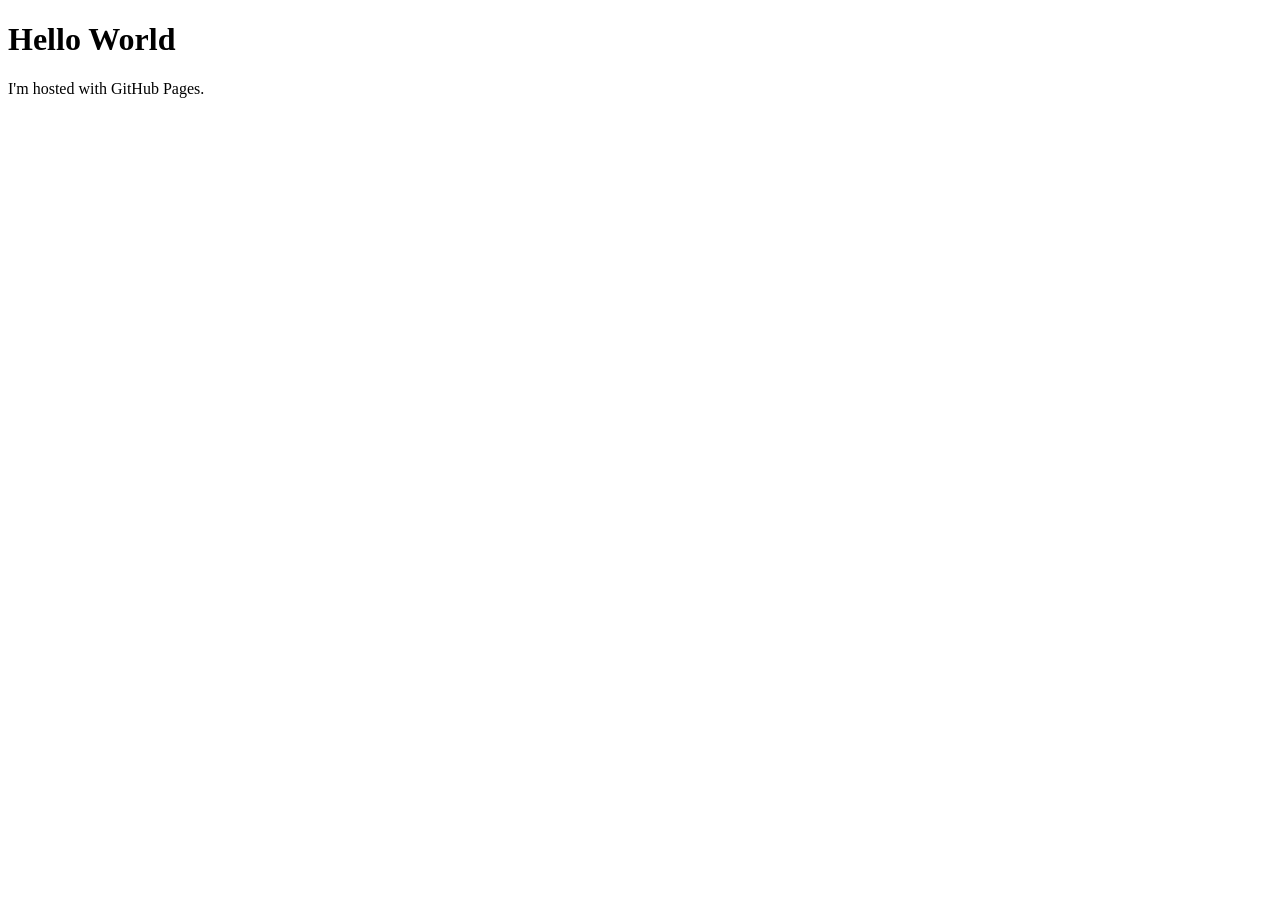
==== index.html @ 48c98350 "Update index.html" ====
<!DOCTYPE html>
<html>
<head>
  <meta name="google-site-verification" content="3yUtW8qlcctMLm_lgX-0GLQL7draGdwHO0ZR3BxQ_2c" />
  </head>
 <body>
<h1>Hello World</h1>
<p>I'm hosted with GitHub Pages.</p>
</body>
</html>
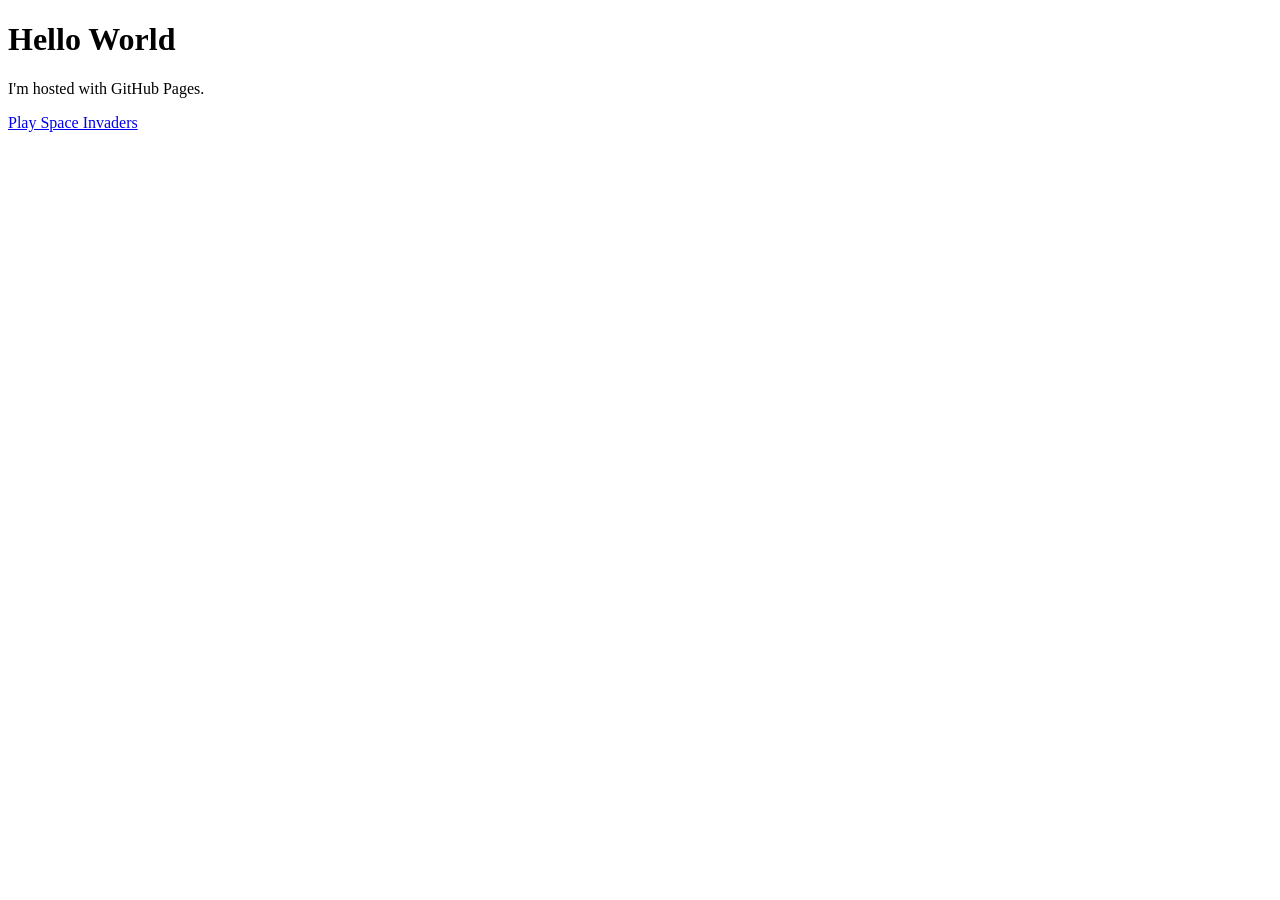
==== commit a0286fcf: "Add customizable Space Invaders game" ====
--- a/index.html
+++ b/index.html
@@ -1,10 +1,11 @@
 <!DOCTYPE html>
 <html>
 <head>
-  <meta name="google-site-verification" content="3yUtW8qlcctMLm_lgX-0GLQL7draGdwHO0ZR3BxQ_2c" />
+<meta name="google-site-verification" content="3yUtW8qlcctMLm_lgX-0GLQL7draGdwHO0ZR3BxQ_2c" />
   </head>
  <body>
 <h1>Hello World</h1>
 <p>I'm hosted with GitHub Pages.</p>
+<p><a href="spaceinvaders.html">Play Space Invaders</a></p>
 </body>
 </html>
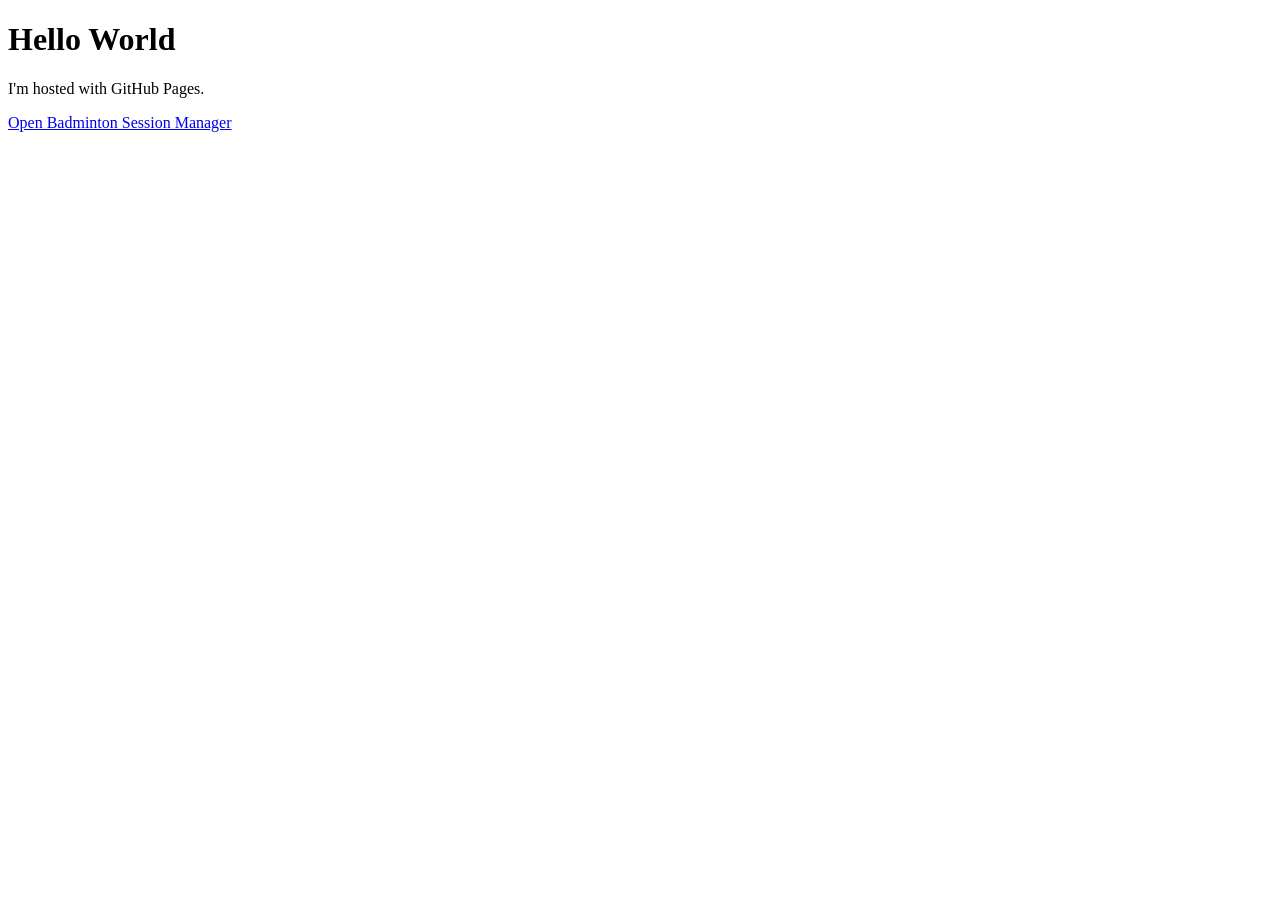
==== commit 85d78f56: "Add offline badminton session manager" ====
--- a/index.html
+++ b/index.html
@@ -2,10 +2,10 @@
 <html>
 <head>
 <meta name="google-site-verification" content="3yUtW8qlcctMLm_lgX-0GLQL7draGdwHO0ZR3BxQ_2c" />
-  </head>
- <body>
+</head>
+<body>
 <h1>Hello World</h1>
 <p>I'm hosted with GitHub Pages.</p>
-<p><a href="spaceinvaders.html">Play Space Invaders</a></p>
+<p><a href="badminton.html">Open Badminton Session Manager</a></p>
 </body>
 </html>
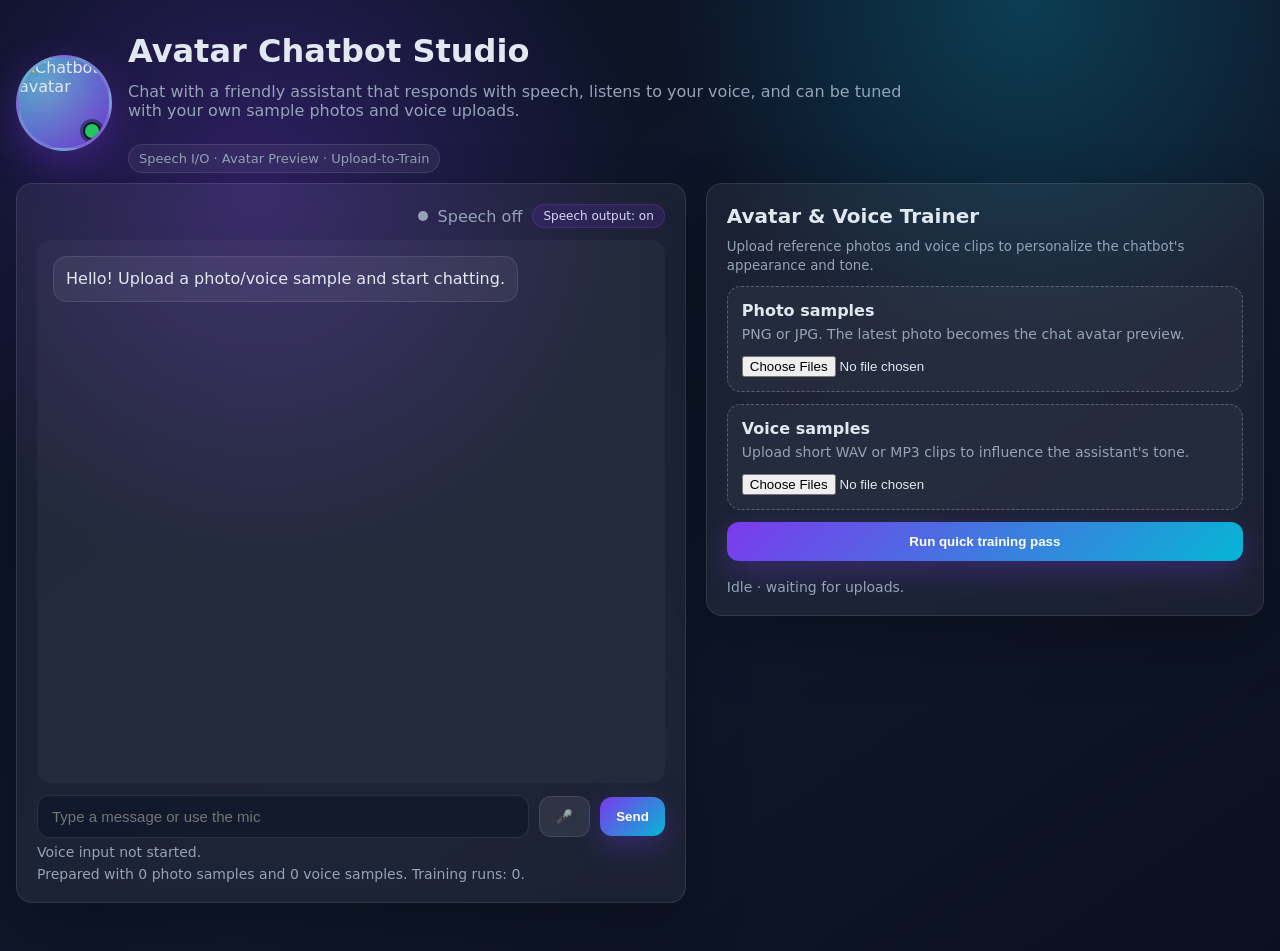
==== commit c5c2d1dd: "Create avatar chatbot experience with voice and training uploads" ====
--- a/index.html
+++ b/index.html
@@ -1,11 +1,554 @@
 <!DOCTYPE html>
-<html>
+<html lang="en">
 <head>
-<meta name="google-site-verification" content="3yUtW8qlcctMLm_lgX-0GLQL7draGdwHO0ZR3BxQ_2c" />
+  <meta charset="UTF-8" />
+  <meta name="viewport" content="width=device-width, initial-scale=1.0" />
+  <title>Avatar Chatbot Studio</title>
+  <style>
+    :root {
+      --bg: #0f172a;
+      --panel: rgba(255, 255, 255, 0.06);
+      --panel-strong: rgba(255, 255, 255, 0.1);
+      --text: #e2e8f0;
+      --accent: #7c3aed;
+      --accent-2: #06b6d4;
+      --success: #22c55e;
+      --danger: #ef4444;
+      --muted: #94a3b8;
+    }
+
+    * {
+      box-sizing: border-box;
+    }
+
+    body {
+      margin: 0;
+      min-height: 100vh;
+      font-family: 'Inter', system-ui, -apple-system, BlinkMacSystemFont, 'Segoe UI', sans-serif;
+      color: var(--text);
+      background: radial-gradient(circle at 20% 20%, rgba(124, 58, 237, 0.3), transparent 30%),
+        radial-gradient(circle at 80% 0%, rgba(6, 182, 212, 0.25), transparent 25%),
+        linear-gradient(145deg, #0b1224, #0f172a 60%, #0b1020);
+      padding: 32px 16px 48px;
+    }
+
+    h1 {
+      margin: 0 0 12px;
+      font-size: 32px;
+    }
+
+    p.lead {
+      margin: 0 0 24px;
+      color: var(--muted);
+      max-width: 800px;
+    }
+
+    .app-shell {
+      display: grid;
+      gap: 20px;
+      grid-template-columns: 1.2fr 1fr;
+      align-items: start;
+    }
+
+    .card {
+      background: var(--panel);
+      border: 1px solid var(--panel-strong);
+      border-radius: 16px;
+      backdrop-filter: blur(8px);
+      box-shadow: 0 24px 60px rgba(0, 0, 0, 0.25);
+      padding: 20px;
+    }
+
+    .card h2 {
+      margin: 0 0 8px;
+      font-size: 20px;
+    }
+
+    .card small {
+      color: var(--muted);
+    }
+
+    .hero {
+      display: flex;
+      gap: 16px;
+      align-items: center;
+      margin-bottom: 10px;
+    }
+
+    .avatar-frame {
+      width: 96px;
+      height: 96px;
+      border-radius: 50%;
+      background: radial-gradient(circle at 30% 30%, rgba(255, 255, 255, 0.3), rgba(124, 58, 237, 0.4)),
+        linear-gradient(135deg, rgba(6, 182, 212, 0.8), rgba(124, 58, 237, 0.7));
+      border: 3px solid rgba(255, 255, 255, 0.15);
+      position: relative;
+      overflow: hidden;
+      box-shadow: 0 14px 40px rgba(124, 58, 237, 0.35);
+    }
+
+    .avatar-frame img {
+      width: 100%;
+      height: 100%;
+      object-fit: cover;
+      display: block;
+    }
+
+    .avatar-status {
+      position: absolute;
+      bottom: 8px;
+      right: 8px;
+      width: 18px;
+      height: 18px;
+      border-radius: 50%;
+      background: var(--success);
+      border: 2px solid #0f172a;
+      box-shadow: 0 0 0 3px rgba(15, 23, 42, 0.5);
+    }
+
+    .chat-card {
+      height: 80vh;
+      min-height: 640px;
+      display: flex;
+      flex-direction: column;
+    }
+
+    .chat-log {
+      flex: 1;
+      margin: 12px 0;
+      padding: 16px;
+      border-radius: 14px;
+      background: rgba(255, 255, 255, 0.03);
+      overflow-y: auto;
+      display: flex;
+      flex-direction: column;
+      gap: 12px;
+    }
+
+    .message {
+      padding: 10px 12px;
+      border-radius: 14px;
+      max-width: 82%;
+      line-height: 1.5;
+      white-space: pre-wrap;
+    }
+
+    .message.user {
+      margin-left: auto;
+      background: linear-gradient(135deg, rgba(124, 58, 237, 0.35), rgba(6, 182, 212, 0.35));
+      border: 1px solid rgba(124, 58, 237, 0.3);
+    }
+
+    .message.bot {
+      margin-right: auto;
+      background: rgba(255, 255, 255, 0.06);
+      border: 1px solid var(--panel-strong);
+    }
+
+    .input-row {
+      display: grid;
+      grid-template-columns: 1fr auto auto;
+      gap: 10px;
+      align-items: center;
+    }
+
+    .input-row input[type="text"] {
+      width: 100%;
+      padding: 12px 14px;
+      border-radius: 12px;
+      border: 1px solid var(--panel-strong);
+      background: rgba(15, 23, 42, 0.7);
+      color: var(--text);
+      font-size: 15px;
+    }
+
+    button {
+      border: none;
+      border-radius: 12px;
+      padding: 12px 16px;
+      cursor: pointer;
+      font-weight: 600;
+      color: white;
+      background: linear-gradient(135deg, var(--accent), var(--accent-2));
+      box-shadow: 0 10px 30px rgba(124, 58, 237, 0.3);
+      transition: transform 0.15s ease, box-shadow 0.15s ease, filter 0.15s ease;
+    }
+
+    button.secondary {
+      background: rgba(255, 255, 255, 0.08);
+      color: var(--text);
+      border: 1px solid var(--panel-strong);
+      box-shadow: none;
+    }
+
+    button:hover {
+      transform: translateY(-1px);
+      filter: brightness(1.05);
+    }
+
+    .stack {
+      display: grid;
+      gap: 12px;
+    }
+
+    .badge {
+      display: inline-flex;
+      align-items: center;
+      gap: 8px;
+      padding: 6px 10px;
+      background: rgba(255, 255, 255, 0.06);
+      border-radius: 999px;
+      border: 1px solid var(--panel-strong);
+      color: var(--muted);
+      font-size: 13px;
+    }
+
+    .status {
+      margin-top: 6px;
+      color: var(--muted);
+      font-size: 14px;
+      display: flex;
+      align-items: center;
+      gap: 8px;
+    }
+
+    .status strong {
+      color: var(--text);
+    }
+
+    .upload-box {
+      padding: 14px;
+      border-radius: 14px;
+      background: rgba(255, 255, 255, 0.04);
+      border: 1px dashed rgba(255, 255, 255, 0.25);
+    }
+
+    .preview-grid {
+      display: grid;
+      grid-template-columns: repeat(auto-fill, minmax(100px, 1fr));
+      gap: 10px;
+    }
+
+    .preview-grid img, .preview-grid audio {
+      width: 100%;
+      border-radius: 10px;
+      border: 1px solid var(--panel-strong);
+      background: rgba(0, 0, 0, 0.2);
+    }
+
+    .toggle-row {
+      display: flex;
+      align-items: center;
+      gap: 10px;
+      justify-content: flex-end;
+      color: var(--muted);
+    }
+
+    .pill {
+      padding: 4px 10px;
+      border-radius: 999px;
+      background: rgba(124, 58, 237, 0.15);
+      color: #ddd6fe;
+      border: 1px solid rgba(124, 58, 237, 0.3);
+      font-size: 12px;
+    }
+
+    .indicator {
+      width: 10px;
+      height: 10px;
+      border-radius: 50%;
+      background: var(--muted);
+    }
+
+    .indicator.on {
+      background: var(--success);
+      box-shadow: 0 0 0 6px rgba(34, 197, 94, 0.15);
+    }
+
+    @media (max-width: 1024px) {
+      .app-shell {
+        grid-template-columns: 1fr;
+      }
+
+      .chat-card {
+        height: auto;
+        min-height: auto;
+      }
+    }
+  </style>
 </head>
 <body>
-<h1>Hello World</h1>
-<p>I'm hosted with GitHub Pages.</p>
-<p><a href="badminton.html">Open Badminton Session Manager</a></p>
+  <header>
+    <div class="hero">
+      <div class="avatar-frame" id="avatarFrame">
+        <img id="avatarImg" alt="Chatbot avatar" />
+        <div class="avatar-status" title="Ready to chat"></div>
+      </div>
+      <div>
+        <h1>Avatar Chatbot Studio</h1>
+        <p class="lead">Chat with a friendly assistant that responds with speech, listens to your voice, and can be tuned with your own sample photos and voice uploads.</p>
+        <div class="badge">Speech I/O · Avatar Preview · Upload-to-Train</div>
+      </div>
+    </div>
+  </header>
+
+  <div class="app-shell">
+    <section class="card chat-card">
+      <div class="toggle-row">
+        <span class="indicator" id="speechIndicator"></span>
+        <span id="speechIndicatorLabel">Speech off</span>
+        <div class="pill" id="ttsPill">Speech output: on</div>
+      </div>
+      <div class="chat-log" id="chatLog"></div>
+      <div class="input-row">
+        <input id="chatInput" type="text" placeholder="Type a message or use the mic" autocomplete="off" />
+        <button class="secondary" id="micButton" aria-label="Start voice input">🎤</button>
+        <button id="sendButton">Send</button>
+      </div>
+      <div class="status" id="micStatus">Voice input not started.</div>
+      <div class="status" id="trainSummary">No training samples yet.</div>
+    </section>
+
+    <section class="card stack">
+      <div>
+        <h2>Avatar & Voice Trainer</h2>
+        <small>Upload reference photos and voice clips to personalize the chatbot's appearance and tone.</small>
+      </div>
+
+      <div class="upload-box">
+        <strong>Photo samples</strong>
+        <p class="status">PNG or JPG. The latest photo becomes the chat avatar preview.</p>
+        <input id="photoInput" type="file" accept="image/*" multiple />
+        <div class="preview-grid" id="photoPreview"></div>
+      </div>
+
+      <div class="upload-box">
+        <strong>Voice samples</strong>
+        <p class="status">Upload short WAV or MP3 clips to influence the assistant's tone.</p>
+        <input id="voiceInput" type="file" accept="audio/*" multiple />
+        <div class="preview-grid" id="voicePreview"></div>
+      </div>
+
+      <div class="stack">
+        <button id="trainButton">Run quick training pass</button>
+        <div class="status" id="trainStatus">Idle · waiting for uploads.</div>
+      </div>
+    </section>
+  </div>
+
+  <script>
+    const chatLog = document.getElementById('chatLog');
+    const chatInput = document.getElementById('chatInput');
+    const sendButton = document.getElementById('sendButton');
+    const micButton = document.getElementById('micButton');
+    const micStatus = document.getElementById('micStatus');
+    const speechIndicator = document.getElementById('speechIndicator');
+    const speechIndicatorLabel = document.getElementById('speechIndicatorLabel');
+    const ttsPill = document.getElementById('ttsPill');
+    const photoInput = document.getElementById('photoInput');
+    const voiceInput = document.getElementById('voiceInput');
+    const photoPreview = document.getElementById('photoPreview');
+    const voicePreview = document.getElementById('voicePreview');
+    const avatarImg = document.getElementById('avatarImg');
+    const trainButton = document.getElementById('trainButton');
+    const trainStatus = document.getElementById('trainStatus');
+    const trainSummary = document.getElementById('trainSummary');
+
+    let recognition;
+    let listening = false;
+    let speechOutput = true;
+    const training = {
+      photos: [],
+      voices: [],
+      iterations: 0,
+    };
+
+    function appendMessage(text, role) {
+      const message = document.createElement('div');
+      message.className = `message ${role}`;
+      message.textContent = text;
+      chatLog.appendChild(message);
+      chatLog.scrollTop = chatLog.scrollHeight;
+    }
+
+    function speak(text) {
+      if (!speechOutput || !('speechSynthesis' in window)) return;
+      const utterance = new SpeechSynthesisUtterance(text);
+      utterance.pitch = 1;
+      utterance.rate = 1;
+      window.speechSynthesis.cancel();
+      window.speechSynthesis.speak(utterance);
+    }
+
+    function respond(userText) {
+      const photoNote = training.photos.length ? `${training.photos.length} photo${training.photos.length > 1 ? 's' : ''}` : 'no photos yet';
+      const voiceNote = training.voices.length ? `${training.voices.length} voice clip${training.voices.length > 1 ? 's' : ''}` : 'no voice samples yet';
+      const response = `I heard: "${userText}". I'm speaking with your ${voiceNote} and imagining your ${photoNote}.`;
+      appendMessage(response, 'bot');
+      speak(response);
+    }
+
+    function handleSend() {
+      const text = chatInput.value.trim();
+      if (!text) return;
+      appendMessage(text, 'user');
+      chatInput.value = '';
+      respond(text);
+    }
+
+    function updateSpeechIndicator() {
+      speechIndicator.classList.toggle('on', listening);
+      speechIndicatorLabel.textContent = listening ? 'Listening…' : 'Speech off';
+    }
+
+    function startListening() {
+      if (!recognition) {
+        micStatus.textContent = 'Speech recognition is not supported in this browser.';
+        return;
+      }
+      recognition.start();
+      listening = true;
+      updateSpeechIndicator();
+      micStatus.textContent = 'Listening... speak now.';
+      micButton.textContent = '⏹️';
+    }
+
+    function stopListening() {
+      if (!recognition) return;
+      recognition.stop();
+      listening = false;
+      updateSpeechIndicator();
+      micStatus.textContent = 'Voice input stopped.';
+      micButton.textContent = '🎤';
+    }
+
+    function setAvatarPreview(src) {
+      avatarImg.src = src;
+    }
+
+    function refreshTrainSummary() {
+      const photoText = `${training.photos.length} photo sample${training.photos.length === 1 ? '' : 's'}`;
+      const voiceText = `${training.voices.length} voice sample${training.voices.length === 1 ? '' : 's'}`;
+      trainSummary.textContent = `Prepared with ${photoText} and ${voiceText}. Training runs: ${training.iterations}.`;
+    }
+
+    function handlePhotoUpload(files) {
+      photoPreview.innerHTML = '';
+      Array.from(files).forEach((file) => {
+        const reader = new FileReader();
+        reader.onload = (e) => {
+          const img = document.createElement('img');
+          img.src = e.target.result;
+          photoPreview.appendChild(img);
+          training.photos.push(e.target.result);
+          setAvatarPreview(e.target.result);
+          refreshTrainSummary();
+        };
+        reader.readAsDataURL(file);
+      });
+    }
+
+    function handleVoiceUpload(files) {
+      voicePreview.innerHTML = '';
+      Array.from(files).forEach((file) => {
+        const reader = new FileReader();
+        reader.onload = (e) => {
+          const audio = document.createElement('audio');
+          audio.controls = true;
+          audio.src = e.target.result;
+          voicePreview.appendChild(audio);
+          training.voices.push({ name: file.name, src: e.target.result });
+          refreshTrainSummary();
+        };
+        reader.readAsDataURL(file);
+      });
+    }
+
+    function wireRecognition() {
+      const SpeechRecognition = window.SpeechRecognition || window.webkitSpeechRecognition;
+      if (!SpeechRecognition) {
+        recognition = null;
+        micStatus.textContent = 'Speech recognition unavailable in this browser.';
+        return;
+      }
+      recognition = new SpeechRecognition();
+      recognition.continuous = false;
+      recognition.interimResults = false;
+      recognition.lang = 'en-US';
+
+      recognition.onresult = (event) => {
+        const transcript = event.results[0][0].transcript;
+        chatInput.value = transcript;
+        micStatus.textContent = `Captured: "${transcript}"`;
+        handleSend();
+      };
+
+      recognition.onend = () => {
+        listening = false;
+        updateSpeechIndicator();
+        micButton.textContent = '🎤';
+        micStatus.textContent = 'Voice input complete.';
+      };
+
+      recognition.onerror = (event) => {
+        micStatus.textContent = `Speech error: ${event.error}`;
+        listening = false;
+        updateSpeechIndicator();
+        micButton.textContent = '🎤';
+      };
+    }
+
+    sendButton.addEventListener('click', handleSend);
+    chatInput.addEventListener('keypress', (e) => {
+      if (e.key === 'Enter') handleSend();
+    });
+
+    micButton.addEventListener('click', () => {
+      if (listening) {
+        stopListening();
+      } else {
+        startListening();
+      }
+    });
+
+    photoInput.addEventListener('change', (e) => {
+      training.photos = [];
+      handlePhotoUpload(e.target.files);
+    });
+
+    voiceInput.addEventListener('change', (e) => {
+      training.voices = [];
+      handleVoiceUpload(e.target.files);
+    });
+
+    trainButton.addEventListener('click', () => {
+      if (!training.photos.length && !training.voices.length) {
+        trainStatus.textContent = 'Add at least one photo or voice sample to train.';
+        trainStatus.style.color = 'var(--danger)';
+        return;
+      }
+      trainStatus.style.color = 'var(--muted)';
+      trainStatus.textContent = 'Training in progress...';
+      trainButton.disabled = true;
+      setTimeout(() => {
+        training.iterations += 1;
+        trainStatus.textContent = `Finished training pass ${training.iterations}. The assistant is updated!`;
+        trainButton.disabled = false;
+        refreshTrainSummary();
+      }, 900);
+    });
+
+    ttsPill.addEventListener('click', () => {
+      speechOutput = !speechOutput;
+      ttsPill.textContent = `Speech output: ${speechOutput ? 'on' : 'off'}`;
+    });
+
+    // Initialize defaults
+    setAvatarPreview('https://images.unsplash.com/photo-1524504388940-b1c1722653e1?auto=format&fit=crop&w=300&q=80');
+    appendMessage('Hello! Upload a photo/voice sample and start chatting.', 'bot');
+    wireRecognition();
+    updateSpeechIndicator();
+    refreshTrainSummary();
+  </script>
 </body>
 </html>
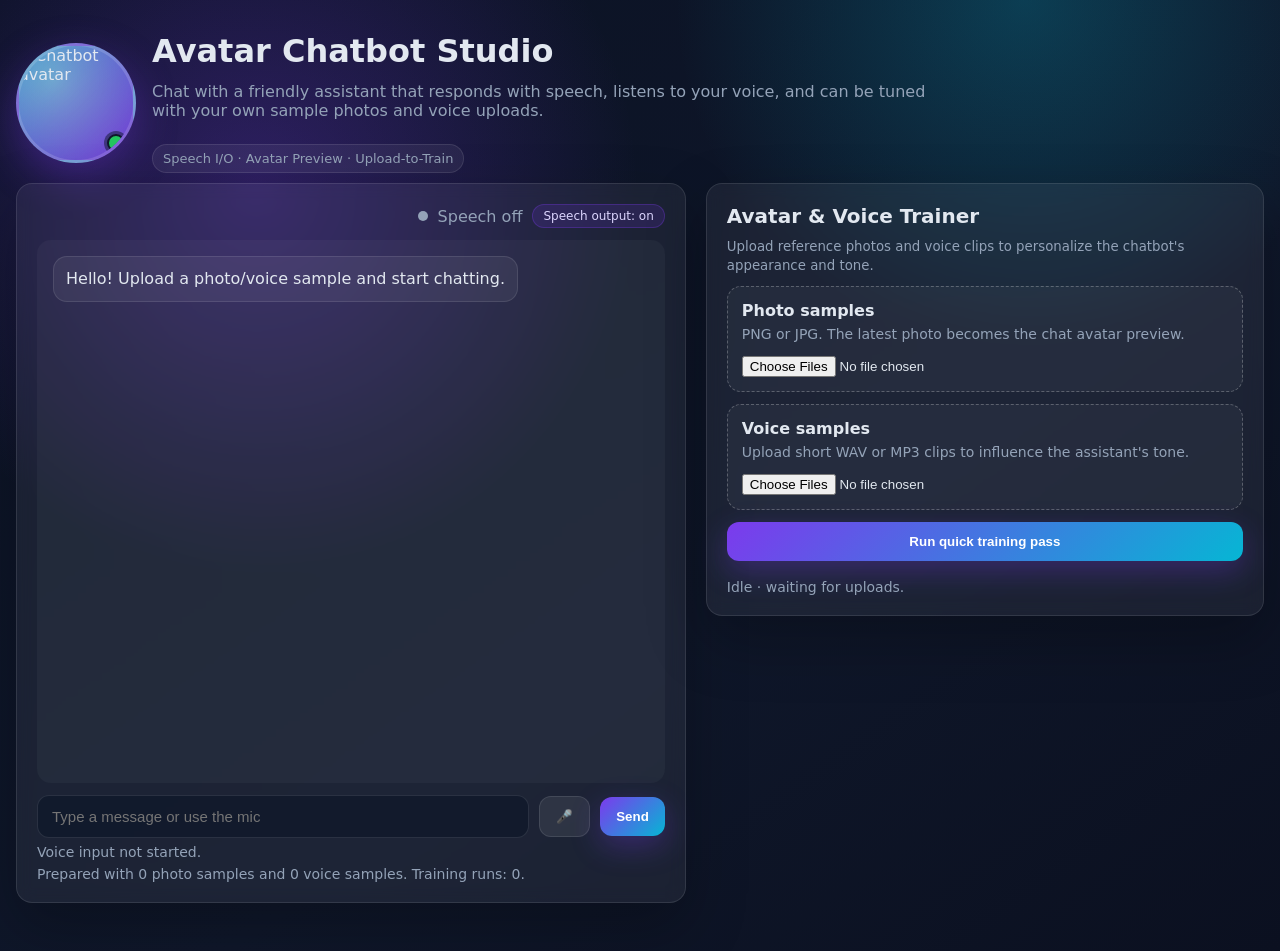
==== commit d133d279: "Enhance avatar presence and training" ====
--- a/index.html
+++ b/index.html
@@ -76,15 +76,38 @@
     }
 
     .avatar-frame {
-      width: 96px;
-      height: 96px;
+      width: 120px;
+      height: 120px;
       border-radius: 50%;
-      background: radial-gradient(circle at 30% 30%, rgba(255, 255, 255, 0.3), rgba(124, 58, 237, 0.4)),
+      background: radial-gradient(circle at 30% 30%, rgba(255, 255, 255, 0.35), rgba(124, 58, 237, 0.45)),
         linear-gradient(135deg, rgba(6, 182, 212, 0.8), rgba(124, 58, 237, 0.7));
       border: 3px solid rgba(255, 255, 255, 0.15);
       position: relative;
       overflow: hidden;
       box-shadow: 0 14px 40px rgba(124, 58, 237, 0.35);
+      display: grid;
+      place-items: center;
+      cursor: pointer;
+      transition: transform 0.2s ease, box-shadow 0.3s ease;
+    }
+
+    .avatar-frame:hover {
+      transform: translateY(-2px) scale(1.02);
+      box-shadow: 0 18px 60px rgba(124, 58, 237, 0.45);
+    }
+
+    .avatar-ring {
+      position: absolute;
+      inset: -6px;
+      border-radius: 50%;
+      border: 2px dashed rgba(255, 255, 255, 0.35);
+      animation: spin 14s linear infinite;
+      pointer-events: none;
+    }
+
+    @keyframes spin {
+      from { transform: rotate(0deg); }
+      to { transform: rotate(360deg); }
     }
 
     .avatar-frame img {
@@ -92,6 +115,58 @@
       height: 100%;
       object-fit: cover;
       display: block;
+      position: relative;
+      z-index: 1;
+      animation: breathe 6s ease-in-out infinite;
+    }
+
+    @keyframes breathe {
+      0%, 100% { transform: scale(1); }
+      50% { transform: scale(1.02); }
+    }
+
+    .avatar-mouth {
+      position: absolute;
+      bottom: 18px;
+      left: 50%;
+      transform: translateX(-50%);
+      width: 46px;
+      height: 18px;
+      border-radius: 50%;
+      background: radial-gradient(circle at 50% 40%, rgba(0, 0, 0, 0.45), rgba(124, 58, 237, 0.6));
+      opacity: 0;
+      z-index: 2;
+      transition: opacity 0.15s ease;
+      filter: blur(0.2px);
+    }
+
+    .avatar-frame.speaking .avatar-mouth {
+      opacity: 0.8;
+      animation: talk 0.2s ease-in-out infinite alternate;
+    }
+
+    @keyframes talk {
+      from { transform: translateX(-50%) scaleY(0.6); }
+      to { transform: translateX(-50%) scaleY(1.25); }
+    }
+
+    .avatar-voicewave {
+      position: absolute;
+      inset: 6px;
+      border-radius: 50%;
+      background: radial-gradient(circle, rgba(124, 58, 237, 0.08), rgba(6, 182, 212, 0.05));
+      opacity: 0;
+      pointer-events: none;
+    }
+
+    .avatar-frame.speaking .avatar-voicewave {
+      opacity: 1;
+      animation: pulse 1.2s ease-out infinite;
+    }
+
+    @keyframes pulse {
+      0% { transform: scale(1); opacity: 0.9; }
+      100% { transform: scale(1.2); opacity: 0; }
     }
 
     .avatar-status {
@@ -104,6 +179,7 @@
       background: var(--success);
       border: 2px solid #0f172a;
       box-shadow: 0 0 0 3px rgba(15, 23, 42, 0.5);
+      z-index: 3;
     }
 
     .chat-card {
@@ -281,7 +357,10 @@
   <header>
     <div class="hero">
       <div class="avatar-frame" id="avatarFrame">
+        <div class="avatar-ring" aria-hidden="true"></div>
         <img id="avatarImg" alt="Chatbot avatar" />
+        <div class="avatar-mouth" aria-hidden="true"></div>
+        <div class="avatar-voicewave" aria-hidden="true"></div>
         <div class="avatar-status" title="Ready to chat"></div>
       </div>
       <div>
@@ -350,6 +429,7 @@
     const photoPreview = document.getElementById('photoPreview');
     const voicePreview = document.getElementById('voicePreview');
     const avatarImg = document.getElementById('avatarImg');
+    const avatarFrame = document.getElementById('avatarFrame');
     const trainButton = document.getElementById('trainButton');
     const trainStatus = document.getElementById('trainStatus');
     const trainSummary = document.getElementById('trainSummary');
@@ -361,7 +441,11 @@
       photos: [],
       voices: [],
       iterations: 0,
+      voiceProfile: null,
     };
+
+    let currentVoice;
+    let speaking = false;
 
     function appendMessage(text, role) {
       const message = document.createElement('div');
@@ -371,19 +455,38 @@
       chatLog.scrollTop = chatLog.scrollHeight;
     }
 
+    function setSpeaking(state) {
+      speaking = state;
+      avatarFrame.classList.toggle('speaking', state);
+      speechIndicator.classList.toggle('on', state || listening);
+      speechIndicatorLabel.textContent = state ? 'Speaking…' : listening ? 'Listening…' : 'Speech off';
+    }
+
     function speak(text) {
       if (!speechOutput || !('speechSynthesis' in window)) return;
       const utterance = new SpeechSynthesisUtterance(text);
-      utterance.pitch = 1;
-      utterance.rate = 1;
+      if (currentVoice) utterance.voice = currentVoice;
+      if (training.voiceProfile) {
+        utterance.pitch = training.voiceProfile.pitch;
+        utterance.rate = training.voiceProfile.rate;
+      }
+      utterance.onstart = () => setSpeaking(true);
+      utterance.onend = () => setSpeaking(false);
+      utterance.onerror = () => setSpeaking(false);
       window.speechSynthesis.cancel();
       window.speechSynthesis.speak(utterance);
     }
 
     function respond(userText) {
       const photoNote = training.photos.length ? `${training.photos.length} photo${training.photos.length > 1 ? 's' : ''}` : 'no photos yet';
-      const voiceNote = training.voices.length ? `${training.voices.length} voice clip${training.voices.length > 1 ? 's' : ''}` : 'no voice samples yet';
-      const response = `I heard: "${userText}". I'm speaking with your ${voiceNote} and imagining your ${photoNote}.`;
+      const voiceNote = training.voiceProfile ? `voice tuned to ${training.voiceProfile.name}` : 'default voice';
+      const presenceIntro = training.photos.length
+        ? 'I am mirroring the face you trained me with so you feel a real presence beside you.'
+        : 'Upload a photo to let me mirror your look while we talk.';
+      const persona = training.voiceProfile
+        ? `I am speaking with the tone of “${training.voiceProfile.name}” so it sounds like someone you know.`
+        : 'I will switch to your custom tone once you upload a voice sample.';
+      const response = `${presenceIntro} ${persona} I heard: "${userText}". I am using ${voiceNote} and imagining your ${photoNote}.`;
       appendMessage(response, 'bot');
       speak(response);
     }
@@ -397,8 +500,8 @@
     }
 
     function updateSpeechIndicator() {
-      speechIndicator.classList.toggle('on', listening);
-      speechIndicatorLabel.textContent = listening ? 'Listening…' : 'Speech off';
+      speechIndicator.classList.toggle('on', listening || speaking);
+      speechIndicatorLabel.textContent = speaking ? 'Speaking…' : listening ? 'Listening…' : 'Speech off';
     }
 
     function startListening() {
@@ -428,7 +531,7 @@
 
     function refreshTrainSummary() {
       const photoText = `${training.photos.length} photo sample${training.photos.length === 1 ? '' : 's'}`;
-      const voiceText = `${training.voices.length} voice sample${training.voices.length === 1 ? '' : 's'}`;
+      const voiceText = training.voiceProfile ? `voice tuned to ${training.voiceProfile.name}` : `${training.voices.length} voice sample${training.voices.length === 1 ? '' : 's'}`;
       trainSummary.textContent = `Prepared with ${photoText} and ${voiceText}. Training runs: ${training.iterations}.`;
     }
 
@@ -448,20 +551,33 @@
       });
     }
 
+    function selectVoiceProfile() {
+      const voices = window.speechSynthesis ? window.speechSynthesis.getVoices() : [];
+      currentVoice = voices.find((v) => v.lang?.startsWith('en')) || voices[0] || null;
+    }
+
     function handleVoiceUpload(files) {
       voicePreview.innerHTML = '';
-      Array.from(files).forEach((file) => {
+      Array.from(files).forEach((file, index) => {
         const reader = new FileReader();
         reader.onload = (e) => {
           const audio = document.createElement('audio');
           audio.controls = true;
           audio.src = e.target.result;
           voicePreview.appendChild(audio);
-          training.voices.push({ name: file.name, src: e.target.result });
+          const signature = {
+            name: file.name.replace(/\.[^/.]+$/, ''),
+            src: e.target.result,
+            pitch: 1 + index * 0.03,
+            rate: 1 - index * 0.02,
+          };
+          training.voices.push(signature);
+          training.voiceProfile = signature;
           refreshTrainSummary();
         };
         reader.readAsDataURL(file);
       });
+      selectVoiceProfile();
     }
 
     function wireRecognition() {
@@ -497,6 +613,12 @@
         micButton.textContent = '🎤';
       };
     }
+
+    avatarFrame.addEventListener('click', () => {
+      const prompt = 'Hey! I am right here with you. Ask me anything or tap the mic so we can talk naturally.';
+      appendMessage(prompt, 'bot');
+      speak(prompt);
+    });
 
     sendButton.addEventListener('click', handleSend);
     chatInput.addEventListener('keypress', (e) => {
@@ -547,6 +669,10 @@
     setAvatarPreview('https://images.unsplash.com/photo-1524504388940-b1c1722653e1?auto=format&fit=crop&w=300&q=80');
     appendMessage('Hello! Upload a photo/voice sample and start chatting.', 'bot');
     wireRecognition();
+    selectVoiceProfile();
+    if (window.speechSynthesis) {
+      window.speechSynthesis.onvoiceschanged = selectVoiceProfile;
+    }
     updateSpeechIndicator();
     refreshTrainSummary();
   </script>
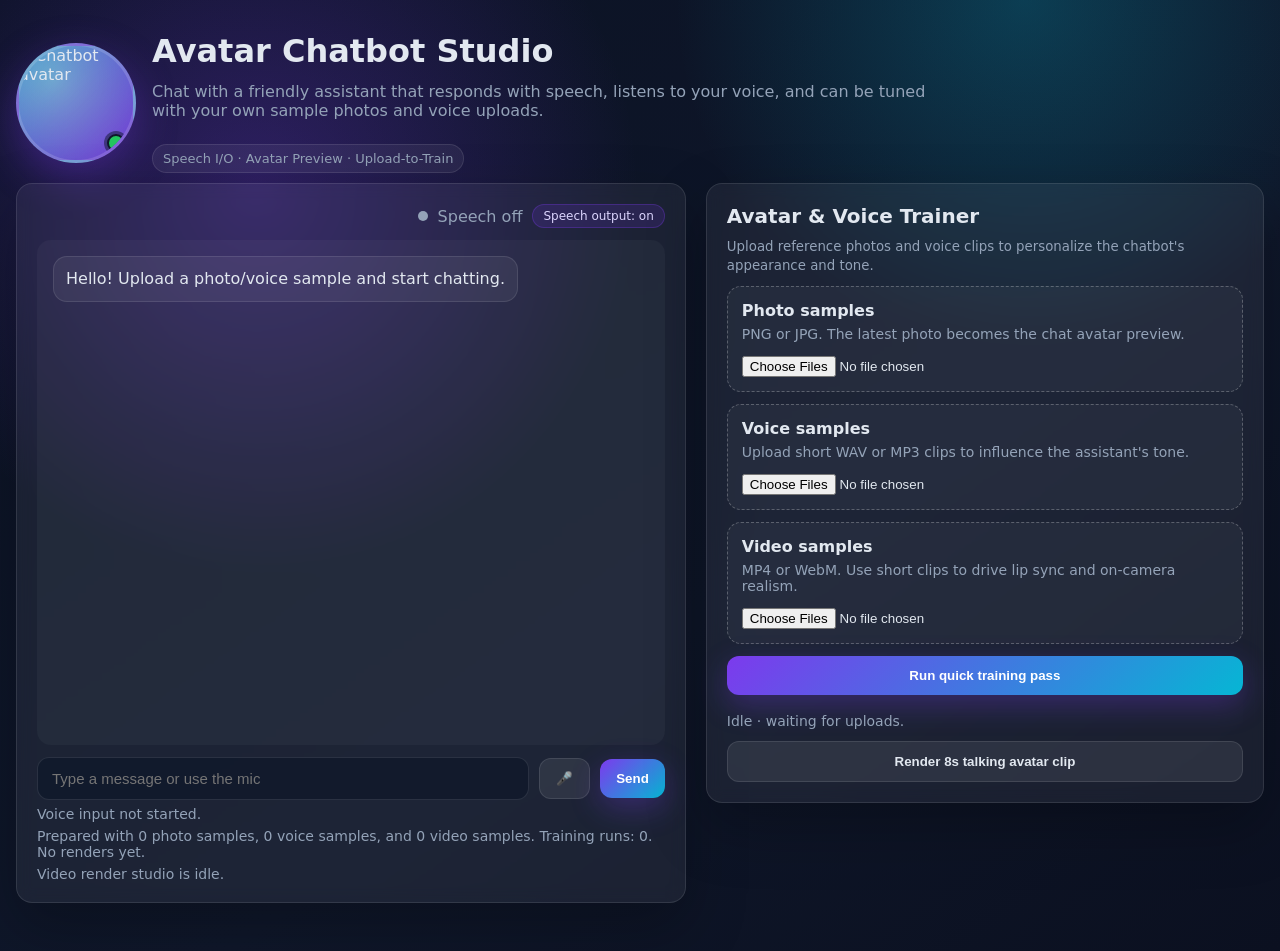
==== commit b860415a: "Add video-driven avatar rendering workflows" ====
--- a/index.html
+++ b/index.html
@@ -305,12 +305,18 @@
       gap: 10px;
     }
 
-    .preview-grid img, .preview-grid audio {
+    .preview-grid img, .preview-grid audio, .preview-grid video {
       width: 100%;
       border-radius: 10px;
       border: 1px solid var(--panel-strong);
       background: rgba(0, 0, 0, 0.2);
     }
+
+    #avatarVideo {
+      z-index: 1;
+      pointer-events: none;
+    }
+    
 
     .toggle-row {
       display: flex;
@@ -386,6 +392,7 @@
       </div>
       <div class="status" id="micStatus">Voice input not started.</div>
       <div class="status" id="trainSummary">No training samples yet.</div>
+      <div class="status" id="renderStatus">Video render studio is idle.</div>
     </section>
 
     <section class="card stack">
@@ -408,9 +415,17 @@
         <div class="preview-grid" id="voicePreview"></div>
       </div>
 
+      <div class="upload-box">
+        <strong>Video samples</strong>
+        <p class="status">MP4 or WebM. Use short clips to drive lip sync and on-camera realism.</p>
+        <input id="videoInput" type="file" accept="video/*" multiple />
+        <div class="preview-grid" id="videoPreview"></div>
+      </div>
+
       <div class="stack">
         <button id="trainButton">Run quick training pass</button>
         <div class="status" id="trainStatus">Idle · waiting for uploads.</div>
+        <button id="renderButton" class="secondary">Render 8s talking avatar clip</button>
       </div>
     </section>
   </div>
@@ -433,6 +448,10 @@
     const trainButton = document.getElementById('trainButton');
     const trainStatus = document.getElementById('trainStatus');
     const trainSummary = document.getElementById('trainSummary');
+    const renderButton = document.getElementById('renderButton');
+    const renderStatus = document.getElementById('renderStatus');
+    const videoInput = document.getElementById('videoInput');
+    const videoPreview = document.getElementById('videoPreview');
 
     let recognition;
     let listening = false;
@@ -442,6 +461,8 @@
       voices: [],
       iterations: 0,
       voiceProfile: null,
+      videos: [],
+      lastRender: null,
     };
 
     let currentVoice;
@@ -480,13 +501,17 @@
     function respond(userText) {
       const photoNote = training.photos.length ? `${training.photos.length} photo${training.photos.length > 1 ? 's' : ''}` : 'no photos yet';
       const voiceNote = training.voiceProfile ? `voice tuned to ${training.voiceProfile.name}` : 'default voice';
+      const videoNote = training.videos.length ? `${training.videos.length} motion clip${training.videos.length > 1 ? 's' : ''} loaded for lip sync` : 'no motion clips yet';
       const presenceIntro = training.photos.length
         ? 'I am mirroring the face you trained me with so you feel a real presence beside you.'
         : 'Upload a photo to let me mirror your look while we talk.';
       const persona = training.voiceProfile
         ? `I am speaking with the tone of “${training.voiceProfile.name}” so it sounds like someone you know.`
         : 'I will switch to your custom tone once you upload a voice sample.';
-      const response = `${presenceIntro} ${persona} I heard: "${userText}". I am using ${voiceNote} and imagining your ${photoNote}.`;
+      const synthesiaLine = training.videos.length
+        ? 'I can render a HeyGen/Synthesia-style talking head clip from your uploaded video pose and photo look.'
+        : 'Add a short video clip so I can animate an AI avatar clip like HeyGen or Synthesia.';
+      const response = `${presenceIntro} ${persona} ${synthesiaLine} I heard: "${userText}". I am using ${voiceNote}, imagining your ${photoNote}, and synced to ${videoNote}.`;
       appendMessage(response, 'bot');
       speak(response);
     }
@@ -532,7 +557,9 @@
     function refreshTrainSummary() {
       const photoText = `${training.photos.length} photo sample${training.photos.length === 1 ? '' : 's'}`;
       const voiceText = training.voiceProfile ? `voice tuned to ${training.voiceProfile.name}` : `${training.voices.length} voice sample${training.voices.length === 1 ? '' : 's'}`;
-      trainSummary.textContent = `Prepared with ${photoText} and ${voiceText}. Training runs: ${training.iterations}.`;
+      const videoText = `${training.videos.length} video sample${training.videos.length === 1 ? '' : 's'}`;
+      const renderText = training.lastRender ? `Last render: ${training.lastRender}` : 'No renders yet';
+      trainSummary.textContent = `Prepared with ${photoText}, ${voiceText}, and ${videoText}. Training runs: ${training.iterations}. ${renderText}.`;
     }
 
     function handlePhotoUpload(files) {
@@ -580,6 +607,45 @@
       selectVoiceProfile();
     }
 
+    function handleVideoUpload(files) {
+      videoPreview.innerHTML = '';
+      Array.from(files).forEach((file, index) => {
+        const reader = new FileReader();
+        reader.onload = (e) => {
+          const video = document.createElement('video');
+          video.src = e.target.result;
+          video.controls = true;
+          video.muted = true;
+          video.loop = true;
+          videoPreview.appendChild(video);
+          training.videos.push({ name: file.name.replace(/\.[^/.]+$/, ''), src: e.target.result, mood: index % 2 ? 'confident' : 'warm' });
+          // The last video drives the avatar presence for Synthesia/HeyGen style demos.
+          if (index === files.length - 1) {
+            avatarImg.src = '';
+            if (!document.getElementById('avatarVideo')) {
+              const vid = document.createElement('video');
+              vid.id = 'avatarVideo';
+              vid.autoplay = true;
+              vid.loop = true;
+              vid.muted = true;
+              vid.playsInline = true;
+              vid.style.position = 'absolute';
+              vid.style.inset = '0';
+              vid.style.width = '100%';
+              vid.style.height = '100%';
+              vid.style.objectFit = 'cover';
+              avatarFrame.appendChild(vid);
+            }
+            const avatarVideo = document.getElementById('avatarVideo');
+            avatarVideo.src = e.target.result;
+            avatarVideo.play().catch(() => {});
+          }
+          refreshTrainSummary();
+        };
+        reader.readAsDataURL(file);
+      });
+    }
+
     function wireRecognition() {
       const SpeechRecognition = window.SpeechRecognition || window.webkitSpeechRecognition;
       if (!SpeechRecognition) {
@@ -643,9 +709,14 @@
       handleVoiceUpload(e.target.files);
     });
 
+    videoInput.addEventListener('change', (e) => {
+      training.videos = [];
+      handleVideoUpload(e.target.files);
+    });
+
     trainButton.addEventListener('click', () => {
-      if (!training.photos.length && !training.voices.length) {
-        trainStatus.textContent = 'Add at least one photo or voice sample to train.';
+      if (!training.photos.length && !training.voices.length && !training.videos.length) {
+        trainStatus.textContent = 'Add at least one photo, video, or voice sample to train.';
         trainStatus.style.color = 'var(--danger)';
         return;
       }
@@ -660,6 +731,33 @@
       }, 900);
     });
 
+    renderButton.addEventListener('click', () => {
+      if (!training.photos.length && !training.videos.length && !training.voiceProfile) {
+        renderStatus.textContent = 'Add video, photo, or voice samples to drive the avatar before rendering.';
+        renderStatus.style.color = 'var(--danger)';
+        return;
+      }
+      renderStatus.style.color = 'var(--muted)';
+      renderStatus.textContent = 'Rendering 8s talking avatar clip (simulated)...';
+      renderButton.disabled = true;
+      let progress = 0;
+      const timer = setInterval(() => {
+        progress += 20;
+        renderStatus.textContent = `Synthesizing face sync · ${progress}%`;
+        if (progress >= 100) {
+          clearInterval(timer);
+          const chosenMood = training.videos[training.videos.length - 1]?.mood || 'friendly';
+          const look = training.photos.length ? 'your uploaded photos' : 'the default look';
+          const tone = training.voiceProfile ? `voice "${training.voiceProfile.name}"` : 'default voice';
+          const label = `Render ${new Date().toLocaleTimeString()}`;
+          training.lastRender = label;
+          renderStatus.textContent = `Rendered clip using ${look}, ${tone}, mood ${chosenMood}. (${label})`;
+          renderButton.disabled = false;
+          refreshTrainSummary();
+        }
+      }, 320);
+    });
+
     ttsPill.addEventListener('click', () => {
       speechOutput = !speechOutput;
       ttsPill.textContent = `Speech output: ${speechOutput ? 'on' : 'off'}`;
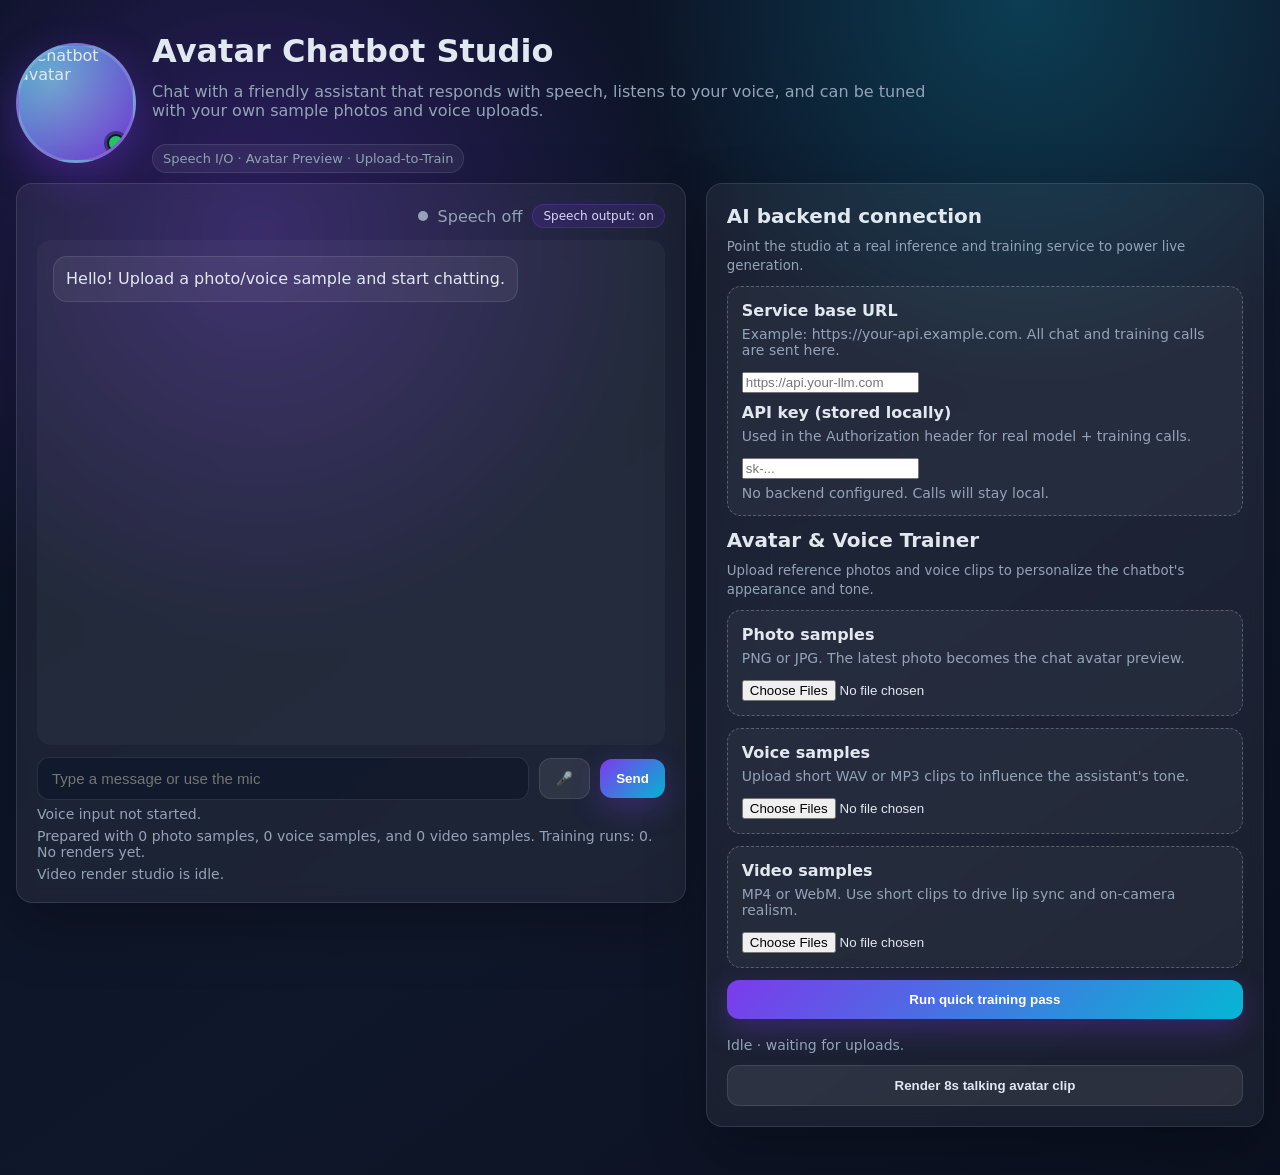
==== commit 071c9ccc: "Add real backend hooks for chat, training, and rendering" ====
--- a/index.html
+++ b/index.html
@@ -396,6 +396,20 @@
     </section>
 
     <section class="card stack">
+      <div>
+        <h2>AI backend connection</h2>
+        <small>Point the studio at a real inference and training service to power live generation.</small>
+      </div>
+      <div class="upload-box">
+        <strong>Service base URL</strong>
+        <p class="status">Example: https://your-api.example.com. All chat and training calls are sent here.</p>
+        <input id="apiBaseInput" type="text" placeholder="https://api.your-llm.com" />
+        <strong style="display:block;margin-top:10px;">API key (stored locally)</strong>
+        <p class="status">Used in the Authorization header for real model + training calls.</p>
+        <input id="apiKeyInput" type="text" placeholder="sk-..." />
+        <div class="status" id="apiStatus">No backend configured. Calls will stay local.</div>
+      </div>
+
       <div>
         <h2>Avatar & Voice Trainer</h2>
         <small>Upload reference photos and voice clips to personalize the chatbot's appearance and tone.</small>
@@ -452,10 +466,20 @@
     const renderStatus = document.getElementById('renderStatus');
     const videoInput = document.getElementById('videoInput');
     const videoPreview = document.getElementById('videoPreview');
+    const apiBaseInput = document.getElementById('apiBaseInput');
+    const apiKeyInput = document.getElementById('apiKeyInput');
+    const apiStatus = document.getElementById('apiStatus');
 
     let recognition;
     let listening = false;
     let speechOutput = true;
+    const backend = {
+      baseUrl: '',
+      apiKey: '',
+      modelId: null,
+      avatarUrl: null,
+      voiceId: null,
+    };
     const training = {
       photos: [],
       voices: [],
@@ -465,6 +489,8 @@
       lastRender: null,
     };
 
+    const messages = [];
+
     let currentVoice;
     let speaking = false;
 
@@ -474,6 +500,7 @@
       message.textContent = text;
       chatLog.appendChild(message);
       chatLog.scrollTop = chatLog.scrollHeight;
+      return message;
     }
 
     function setSpeaking(state) {
@@ -498,28 +525,73 @@
       window.speechSynthesis.speak(utterance);
     }
 
-    function respond(userText) {
-      const photoNote = training.photos.length ? `${training.photos.length} photo${training.photos.length > 1 ? 's' : ''}` : 'no photos yet';
-      const voiceNote = training.voiceProfile ? `voice tuned to ${training.voiceProfile.name}` : 'default voice';
-      const videoNote = training.videos.length ? `${training.videos.length} motion clip${training.videos.length > 1 ? 's' : ''} loaded for lip sync` : 'no motion clips yet';
-      const presenceIntro = training.photos.length
-        ? 'I am mirroring the face you trained me with so you feel a real presence beside you.'
-        : 'Upload a photo to let me mirror your look while we talk.';
-      const persona = training.voiceProfile
-        ? `I am speaking with the tone of “${training.voiceProfile.name}” so it sounds like someone you know.`
-        : 'I will switch to your custom tone once you upload a voice sample.';
-      const synthesiaLine = training.videos.length
-        ? 'I can render a HeyGen/Synthesia-style talking head clip from your uploaded video pose and photo look.'
-        : 'Add a short video clip so I can animate an AI avatar clip like HeyGen or Synthesia.';
-      const response = `${presenceIntro} ${persona} ${synthesiaLine} I heard: "${userText}". I am using ${voiceNote}, imagining your ${photoNote}, and synced to ${videoNote}.`;
-      appendMessage(response, 'bot');
-      speak(response);
+    async function respond(userText) {
+      const pending = appendMessage('Thinking with your custom model…', 'bot');
+      const payload = {
+        prompt: userText,
+        conversation: messages.slice(-10),
+        modelId: backend.modelId,
+        voiceId: backend.voiceId,
+        avatarUrl: backend.avatarUrl,
+        photoCount: training.photos.length,
+        voiceCount: training.voices.length,
+        videoCount: training.videos.length,
+      };
+
+      async function runLocalFallback() {
+        const photoNote = training.photos.length ? `${training.photos.length} photo${training.photos.length > 1 ? 's' : ''}` : 'no photos yet';
+        const voiceNote = training.voiceProfile ? `voice tuned to ${training.voiceProfile.name}` : 'default voice';
+        const videoNote = training.videos.length ? `${training.videos.length} motion clip${training.videos.length > 1 ? 's' : ''} loaded for lip sync` : 'no motion clips yet';
+        const response = `Backend not configured—responding locally. You said: "${userText}". Using ${photoNote}, ${voiceNote}, and ${videoNote} to shape the reply.`;
+        pending.textContent = response;
+        messages.push({ role: 'assistant', content: response });
+        speak(response);
+      }
+
+      if (!backend.baseUrl) {
+        await runLocalFallback();
+        return;
+      }
+
+      try {
+        const url = backend.baseUrl.replace(/\/$/, '') + '/chat';
+        const res = await fetch(url, {
+          method: 'POST',
+          headers: {
+            'Content-Type': 'application/json',
+            ...(backend.apiKey ? { Authorization: `Bearer ${backend.apiKey}` } : {}),
+          },
+          body: JSON.stringify(payload),
+        });
+        if (!res.ok) throw new Error(`Chat request failed: ${res.status}`);
+        const data = await res.json();
+        const reply = data.reply || data.response || 'No text returned from the model.';
+        pending.textContent = reply;
+        messages.push({ role: 'assistant', content: reply });
+        if (data.avatarUrl) {
+          backend.avatarUrl = data.avatarUrl;
+          setAvatarPreview(data.avatarUrl);
+        }
+        if (data.audioUrl) {
+          const player = new Audio(data.audioUrl);
+          player.onplay = () => setSpeaking(true);
+          player.onended = () => setSpeaking(false);
+          player.onerror = () => setSpeaking(false);
+          await player.play().catch(() => speak(reply));
+        } else {
+          speak(reply);
+        }
+      } catch (err) {
+        pending.textContent = `Realtime model call failed: ${err.message}. Falling back locally.`;
+        await runLocalFallback();
+      }
     }
 
     function handleSend() {
       const text = chatInput.value.trim();
       if (!text) return;
       appendMessage(text, 'user');
+      messages.push({ role: 'user', content: text });
       chatInput.value = '';
       respond(text);
     }
@@ -552,6 +624,32 @@
 
     function setAvatarPreview(src) {
       avatarImg.src = src;
+    }
+
+    function saveBackendConfig() {
+      backend.baseUrl = apiBaseInput.value.trim();
+      backend.apiKey = apiKeyInput.value.trim();
+      localStorage.setItem('avatarStudioBackend', JSON.stringify({ baseUrl: backend.baseUrl, apiKey: backend.apiKey }));
+      apiStatus.textContent = backend.baseUrl
+        ? `Using ${backend.baseUrl} for chat + training calls.`
+        : 'No backend configured. Calls will stay local.';
+    }
+
+    function loadBackendConfig() {
+      const raw = localStorage.getItem('avatarStudioBackend');
+      if (!raw) return;
+      try {
+        const parsed = JSON.parse(raw);
+        backend.baseUrl = parsed.baseUrl || '';
+        backend.apiKey = parsed.apiKey || '';
+        apiBaseInput.value = backend.baseUrl;
+        apiKeyInput.value = backend.apiKey;
+        apiStatus.textContent = backend.baseUrl
+          ? `Using ${backend.baseUrl} for chat + training calls.`
+          : 'No backend configured. Calls will stay local.';
+      } catch (e) {
+        console.warn('Failed to load backend config', e);
+      }
     }
 
     function refreshTrainSummary() {
@@ -570,7 +668,7 @@
           const img = document.createElement('img');
           img.src = e.target.result;
           photoPreview.appendChild(img);
-          training.photos.push(e.target.result);
+          training.photos.push({ src: e.target.result, file });
           setAvatarPreview(e.target.result);
           refreshTrainSummary();
         };
@@ -597,6 +695,7 @@
             src: e.target.result,
             pitch: 1 + index * 0.03,
             rate: 1 - index * 0.02,
+            file,
           };
           training.voices.push(signature);
           training.voiceProfile = signature;
@@ -618,7 +717,7 @@
           video.muted = true;
           video.loop = true;
           videoPreview.appendChild(video);
-          training.videos.push({ name: file.name.replace(/\.[^/.]+$/, ''), src: e.target.result, mood: index % 2 ? 'confident' : 'warm' });
+          training.videos.push({ name: file.name.replace(/\.[^/.]+$/, ''), src: e.target.result, file, mood: index % 2 ? 'confident' : 'warm' });
           // The last video drives the avatar presence for Synthesia/HeyGen style demos.
           if (index === files.length - 1) {
             avatarImg.src = '';
@@ -699,6 +798,9 @@
       }
     });
 
+    apiBaseInput.addEventListener('change', saveBackendConfig);
+    apiKeyInput.addEventListener('change', saveBackendConfig);
+
     photoInput.addEventListener('change', (e) => {
       training.photos = [];
       handlePhotoUpload(e.target.files);
@@ -721,14 +823,53 @@
         return;
       }
       trainStatus.style.color = 'var(--muted)';
-      trainStatus.textContent = 'Training in progress...';
+      trainStatus.textContent = backend.baseUrl ? 'Uploading samples to train your model…' : 'Training locally (simulated)...';
       trainButton.disabled = true;
-      setTimeout(() => {
+
+      const runLocal = () => {
         training.iterations += 1;
-        trainStatus.textContent = `Finished training pass ${training.iterations}. The assistant is updated!`;
+        trainStatus.textContent = `Finished training pass ${training.iterations} locally. Configure the backend for real training.`;
         trainButton.disabled = false;
         refreshTrainSummary();
-      }, 900);
+      };
+
+      if (!backend.baseUrl) {
+        setTimeout(runLocal, 900);
+        return;
+      }
+
+      const formData = new FormData();
+      training.photos.forEach((p, idx) => formData.append('photos', p.file || p.src, p.file?.name || `photo-${idx}.png`));
+      training.voices.forEach((v, idx) => formData.append('voices', v.file || v.src, v.file?.name || `voice-${idx}.wav`));
+      training.videos.forEach((v, idx) => formData.append('videos', v.file || v.src, v.file?.name || `video-${idx}.mp4`));
+      formData.append('notes', JSON.stringify({ existingModel: backend.modelId }));
+
+      fetch(backend.baseUrl.replace(/\/$/, '') + '/train', {
+        method: 'POST',
+        headers: backend.apiKey ? { Authorization: `Bearer ${backend.apiKey}` } : {},
+        body: formData,
+      })
+        .then((res) => {
+          if (!res.ok) throw new Error(`Train failed: ${res.status}`);
+          return res.json();
+        })
+        .then((data) => {
+          training.iterations += 1;
+          backend.modelId = data.modelId || backend.modelId || 'session-model';
+          backend.avatarUrl = data.avatarUrl || backend.avatarUrl;
+          backend.voiceId = data.voiceId || backend.voiceId;
+          if (backend.avatarUrl) setAvatarPreview(backend.avatarUrl);
+          trainStatus.textContent = data.message || `Training complete on backend. Model: ${backend.modelId}`;
+          trainStatus.style.color = 'var(--success)';
+        })
+        .catch((err) => {
+          trainStatus.textContent = `Backend training failed: ${err.message}. Falling back to local simulation.`;
+          runLocal();
+        })
+        .finally(() => {
+          trainButton.disabled = false;
+          refreshTrainSummary();
+        });
     });
 
     renderButton.addEventListener('click', () => {
@@ -738,24 +879,73 @@
         return;
       }
       renderStatus.style.color = 'var(--muted)';
-      renderStatus.textContent = 'Rendering 8s talking avatar clip (simulated)...';
+      renderStatus.textContent = backend.baseUrl ? 'Requesting backend render…' : 'Rendering preview locally (simulated)…';
       renderButton.disabled = true;
-      let progress = 0;
-      const timer = setInterval(() => {
-        progress += 20;
-        renderStatus.textContent = `Synthesizing face sync · ${progress}%`;
-        if (progress >= 100) {
-          clearInterval(timer);
-          const chosenMood = training.videos[training.videos.length - 1]?.mood || 'friendly';
-          const look = training.photos.length ? 'your uploaded photos' : 'the default look';
-          const tone = training.voiceProfile ? `voice "${training.voiceProfile.name}"` : 'default voice';
-          const label = `Render ${new Date().toLocaleTimeString()}`;
+
+      const finishLocal = () => {
+        const chosenMood = training.videos[training.videos.length - 1]?.mood || 'friendly';
+        const look = training.photos.length ? 'your uploaded photos' : 'the default look';
+        const tone = training.voiceProfile ? `voice "${training.voiceProfile.name}"` : 'default voice';
+        const label = `Render ${new Date().toLocaleTimeString()}`;
+        training.lastRender = label;
+        renderStatus.textContent = `Rendered clip using ${look}, ${tone}, mood ${chosenMood}. (${label})`;
+        renderStatus.style.color = 'var(--success)';
+        renderButton.disabled = false;
+        refreshTrainSummary();
+      };
+
+      if (!backend.baseUrl) {
+        setTimeout(finishLocal, 1200);
+        return;
+      }
+
+      fetch(backend.baseUrl.replace(/\/$/, '') + '/render', {
+        method: 'POST',
+        headers: {
+          'Content-Type': 'application/json',
+          ...(backend.apiKey ? { Authorization: `Bearer ${backend.apiKey}` } : {}),
+        },
+        body: JSON.stringify({
+          modelId: backend.modelId,
+          avatarUrl: backend.avatarUrl || training.photos.at(-1)?.src,
+          voiceId: backend.voiceId,
+        }),
+      })
+        .then((res) => {
+          if (!res.ok) throw new Error(`Render failed: ${res.status}`);
+          return res.json();
+        })
+        .then((data) => {
+          const label = data.label || `Render ${new Date().toLocaleTimeString()}`;
           training.lastRender = label;
-          renderStatus.textContent = `Rendered clip using ${look}, ${tone}, mood ${chosenMood}. (${label})`;
+          if (data.videoUrl) {
+            if (!document.getElementById('avatarVideo')) {
+              const vid = document.createElement('video');
+              vid.id = 'avatarVideo';
+              vid.autoplay = true;
+              vid.loop = true;
+              vid.muted = true;
+              vid.playsInline = true;
+              vid.style.position = 'absolute';
+              vid.style.inset = '0';
+              vid.style.width = '100%';
+              vid.style.height = '100%';
+              vid.style.objectFit = 'cover';
+              avatarFrame.appendChild(vid);
+            }
+            const avatarVideo = document.getElementById('avatarVideo');
+            avatarVideo.src = data.videoUrl;
+            avatarVideo.play().catch(() => {});
+          }
+          renderStatus.textContent = data.message || `Backend render ready. ${label}`;
+          renderStatus.style.color = 'var(--success)';
           renderButton.disabled = false;
           refreshTrainSummary();
-        }
-      }, 320);
+        })
+        .catch((err) => {
+          renderStatus.textContent = `Backend render failed: ${err.message}. Showing local preview instead.`;
+          finishLocal();
+        });
     });
 
     ttsPill.addEventListener('click', () => {
@@ -766,12 +956,14 @@
     // Initialize defaults
     setAvatarPreview('https://images.unsplash.com/photo-1524504388940-b1c1722653e1?auto=format&fit=crop&w=300&q=80');
     appendMessage('Hello! Upload a photo/voice sample and start chatting.', 'bot');
+    messages.push({ role: 'assistant', content: 'Hello! Upload a photo/voice sample and start chatting.' });
     wireRecognition();
     selectVoiceProfile();
     if (window.speechSynthesis) {
       window.speechSynthesis.onvoiceschanged = selectVoiceProfile;
     }
     updateSpeechIndicator();
+    loadBackendConfig();
     refreshTrainSummary();
   </script>
 </body>
